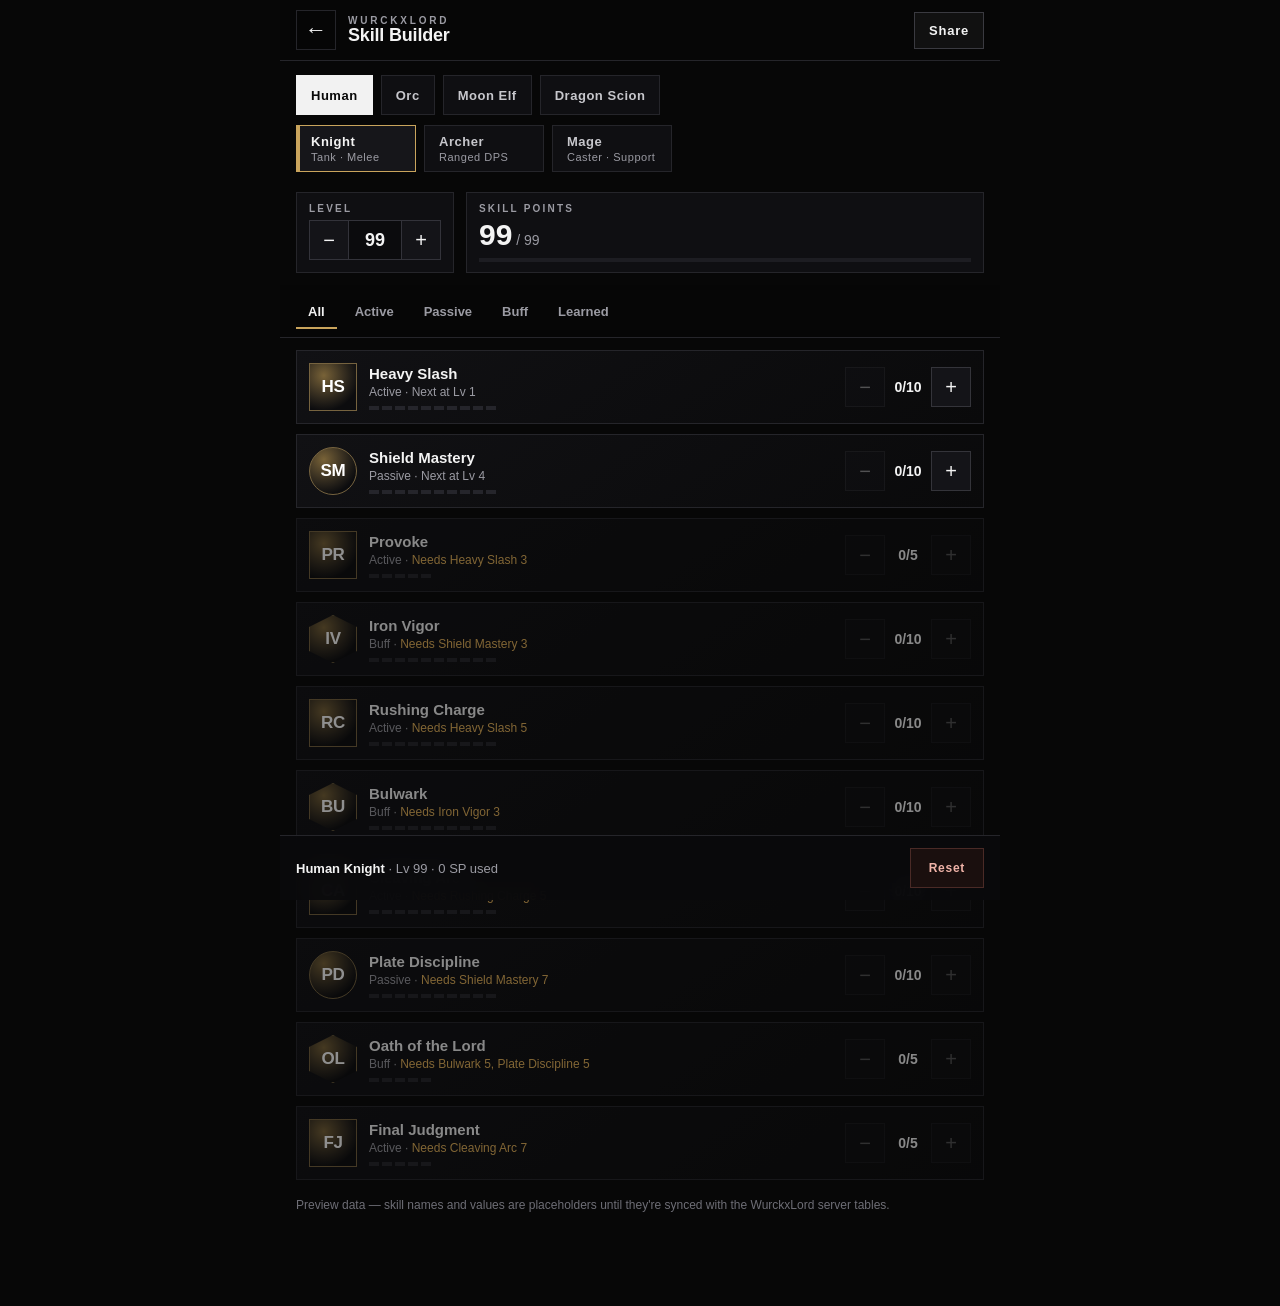
==== skills.html @ d9d01c0c "Add mobile Archlord skill builder page Mobile-first skill planner (skills.html) for all four races a" ====
<!doctype html>
<html lang="en">
<head>
  <meta charset="utf-8">
  <meta name="viewport" content="width=device-width,initial-scale=1,viewport-fit=cover">
  <meta name="theme-color" content="#070707">
  <title>Skill Builder · WurckxLord</title>
  <meta name="description" content="Plan Archlord skill builds on your phone — pick a race and class, set your level and spend skill points.">
  <link rel="icon" href="assets/favicon.ico">
  <link rel="stylesheet" href="skills.css">
</head>
<body>
  <header class="sb-top">
    <a class="sb-back" href="index.html" aria-label="Back to WurckxLord home">&#8592;</a>
    <div class="sb-title">
      <span class="sb-eyebrow">WURCKXLORD</span>
      <strong>Skill Builder</strong>
    </div>
    <button class="sb-icon" id="shareBtn" type="button">Share</button>
  </header>

  <section class="sb-picker" aria-label="Race and class">
    <div class="sb-chips" id="raceChips" role="tablist" aria-label="Race"></div>
    <div class="sb-chips sb-classes" id="classChips" role="tablist" aria-label="Class"></div>
  </section>

  <section class="sb-stats" aria-label="Character">
    <div class="sb-level">
      <span class="sb-label">Level</span>
      <div class="sb-stepper">
        <button type="button" id="lvlDown" aria-label="Lower level">&minus;</button>
        <input id="lvlInput" type="number" inputmode="numeric" min="1" max="99" value="99" aria-label="Character level">
        <button type="button" id="lvlUp" aria-label="Raise level">+</button>
      </div>
    </div>
    <div class="sb-points">
      <span class="sb-label">Skill points</span>
      <div><b id="spLeft">0</b><span id="spTotal"> / 0</span></div>
      <div class="sb-bar"><i id="spBar"></i></div>
    </div>
  </section>

  <nav class="sb-filters" id="filters" aria-label="Filter skills">
    <button type="button" data-f="all" class="on">All</button>
    <button type="button" data-f="active">Active</button>
    <button type="button" data-f="passive">Passive</button>
    <button type="button" data-f="buff">Buff</button>
    <button type="button" data-f="learned">Learned</button>
  </nav>

  <main class="sb-list" id="skillList" aria-live="polite"></main>

  <p class="sb-note">Preview data — skill names and values are placeholders until they're synced with the WurckxLord server tables.</p>

  <footer class="sb-actions">
    <span class="sb-class-label" id="classLabel"></span>
    <button type="button" class="sb-reset" id="resetBtn">Reset</button>
  </footer>

  <div class="sb-sheet-backdrop" id="sheetBackdrop" hidden></div>
  <section class="sb-sheet" id="sheet" role="dialog" aria-modal="true" aria-labelledby="sheetName" hidden>
    <div class="sb-grab"></div>
    <div class="sb-sheet-head">
      <span class="sb-badge" id="sheetBadge"></span>
      <div>
        <h2 id="sheetName"></h2>
        <span class="sb-type" id="sheetType"></span>
      </div>
      <button type="button" class="sb-close" id="sheetClose" aria-label="Close">&times;</button>
    </div>
    <div class="sb-sheet-body" id="sheetBody"></div>
    <div class="sb-sheet-controls">
      <button type="button" id="sheetMin" aria-label="Remove all points">0</button>
      <button type="button" id="sheetMinus" aria-label="Remove one point">&minus;</button>
      <output id="sheetLevel">0 / 0</output>
      <button type="button" id="sheetPlus" aria-label="Add one point">+</button>
      <button type="button" id="sheetMax" aria-label="Add as many points as possible">Max</button>
    </div>
  </section>

  <div class="sb-toast" id="toast" role="status"></div>

  <script src="skills-data.js"></script>
  <script src="skills.js"></script>
</body>
</html>
---- skills.css ----
:root{
  --bg:#070707;
  --panel:#0f0f12;
  --panel2:#16161a;
  --text:#f3f3f3;
  --muted:#9b9ba3;
  --line:#25252a;
  --ok:#8de3a6;
  --warn:#e6b35a;
  --bad:#e07a6a;
  --cls:#c9a45c;
  --safe-b:env(safe-area-inset-bottom,0px);
}
*{box-sizing:border-box;-webkit-tap-highlight-color:transparent}
html,body{margin:0}
body{
  background:var(--bg);
  color:var(--text);
  font-family:Inter,Segoe UI,Arial,sans-serif;
  max-width:720px;
  margin:0 auto;
  padding-bottom:calc(72px + var(--safe-b));
  overscroll-behavior-y:contain;
}
button{font:inherit;color:inherit;cursor:pointer}
a{color:inherit;text-decoration:none}

/* header */
.sb-top{
  position:sticky;top:0;z-index:10;
  display:flex;align-items:center;gap:12px;
  padding:10px 16px;
  background:rgba(7,7,7,.88);
  backdrop-filter:blur(14px);
  border-bottom:1px solid var(--line);
}
.sb-back{font-size:22px;width:40px;height:40px;display:grid;place-items:center;border:1px solid var(--line)}
.sb-title{display:flex;flex-direction:column;line-height:1.1;flex:1}
.sb-eyebrow{font-size:10px;letter-spacing:.28em;color:var(--muted);font-weight:800}
.sb-title strong{font-size:18px;letter-spacing:-.01em}
.sb-icon{border:1px solid #3a3a40;background:#111;padding:10px 14px;font-size:13px;font-weight:700;letter-spacing:.06em}

/* race / class chips */
.sb-picker{padding:14px 0 4px}
.sb-chips{display:flex;gap:8px;overflow-x:auto;padding:0 16px 10px;scrollbar-width:none}
.sb-chips::-webkit-scrollbar{display:none}
.sb-chips button{
  flex:0 0 auto;
  min-height:40px;
  padding:8px 14px;
  border:1px solid var(--line);
  background:var(--panel);
  color:#c7c7cc;
  font-size:13px;font-weight:700;letter-spacing:.04em;
}
.sb-chips button[aria-selected="true"]{background:#f2f2f2;color:#090909;border-color:#f2f2f2}
.sb-classes button{display:flex;flex-direction:column;align-items:flex-start;gap:2px;min-width:120px;text-align:left}
.sb-classes button small{font-size:11px;font-weight:500;color:var(--muted)}
.sb-classes button[aria-selected="true"]{background:var(--panel2);color:var(--text);border-color:var(--cls);box-shadow:inset 3px 0 0 var(--cls)}

/* stats */
.sb-stats{display:grid;grid-template-columns:auto 1fr;gap:12px;padding:6px 16px 12px}
.sb-label{display:block;font-size:10px;letter-spacing:.22em;color:var(--muted);font-weight:800;text-transform:uppercase;margin-bottom:6px}
.sb-level,.sb-points{border:1px solid var(--line);background:var(--panel);padding:10px 12px}
.sb-stepper{display:flex;align-items:center}
.sb-stepper button{width:40px;height:40px;border:1px solid #33333a;background:#141418;font-size:20px}
.sb-stepper input{
  width:52px;height:40px;text-align:center;
  border:1px solid #33333a;border-left:0;border-right:0;
  background:#0b0b0d;color:var(--text);font:700 18px Inter,Segoe UI,Arial,sans-serif;
  -moz-appearance:textfield;appearance:textfield;
}
.sb-stepper input::-webkit-inner-spin-button,.sb-stepper input::-webkit-outer-spin-button{-webkit-appearance:none;margin:0}
.sb-points b{font-size:26px;line-height:1}
.sb-points span#spTotal{color:var(--muted);font-size:14px}
.sb-points.over b{color:var(--bad)}
.sb-bar{height:4px;background:#1d1d22;margin-top:8px}
.sb-bar i{display:block;height:100%;width:0;background:var(--cls);transition:width .2s}

/* filters */
.sb-filters{
  position:sticky;top:61px;z-index:9;
  display:flex;gap:6px;overflow-x:auto;scrollbar-width:none;
  padding:8px 16px;background:rgba(7,7,7,.92);backdrop-filter:blur(10px);
  border-bottom:1px solid var(--line);
}
.sb-filters::-webkit-scrollbar{display:none}
.sb-filters button{flex:0 0 auto;border:0;background:transparent;color:var(--muted);padding:8px 12px;min-height:36px;font-size:13px;font-weight:700}
.sb-filters button.on{color:var(--text);box-shadow:inset 0 -2px 0 var(--cls)}

/* skill list */
.sb-list{padding:12px 16px;display:flex;flex-direction:column;gap:10px}
.sb-skill{
  display:grid;grid-template-columns:48px 1fr auto;gap:12px;align-items:center;
  padding:12px;border:1px solid var(--line);
  background:linear-gradient(145deg,#111114,#0a0a0b);
}
.sb-skill.locked{opacity:.55}
.sb-skill.learned{border-color:color-mix(in srgb,var(--cls) 55%,var(--line))}
.sb-skill.maxed .sb-badge{box-shadow:0 0 0 2px var(--cls)}
.sb-badge{
  width:48px;height:48px;display:grid;place-items:center;
  font-weight:900;font-size:17px;letter-spacing:-.02em;
  background:radial-gradient(circle at 30% 25%,color-mix(in srgb,var(--cls) 60%,#000),#0c0c0e 75%);
  border:1px solid color-mix(in srgb,var(--cls) 50%,#222);
  color:#fff;position:relative;
}
.sb-badge[data-type="passive"]{border-radius:50%}
.sb-badge[data-type="buff"]{clip-path:polygon(50% 0,100% 25%,100% 75%,50% 100%,0 75%,0 25%)}
.sb-info{min-width:0;border:0;background:none;padding:0;text-align:left}
.sb-info h3{margin:0;font-size:15px;white-space:nowrap;overflow:hidden;text-overflow:ellipsis}
.sb-meta{display:block;font-size:12px;color:var(--muted);margin-top:3px}
.sb-meta .need{color:var(--warn)}
.sb-pips{display:flex;gap:3px;margin-top:7px;flex-wrap:wrap}
.sb-pips i{width:10px;height:4px;background:#25252b}
.sb-pips i.on{background:var(--cls)}
.sb-ctrl{display:flex;align-items:center;gap:6px}
.sb-ctrl button{width:40px;height:40px;border:1px solid #34343a;background:#141418;font-size:20px;line-height:1}
.sb-ctrl button:disabled{opacity:.3;cursor:not-allowed}
.sb-ctrl output{min-width:34px;text-align:center;font-weight:800;font-size:14px}
.sb-empty{color:var(--muted);text-align:center;padding:40px 0;font-size:14px}

.sb-note{margin:4px 16px 20px;font-size:12px;color:#6e6e76;line-height:1.5}

/* bottom bar */
.sb-actions{
  position:fixed;left:0;right:0;bottom:0;z-index:10;
  max-width:720px;margin:0 auto;
  display:flex;align-items:center;gap:12px;
  padding:12px 16px calc(12px + var(--safe-b));
  background:rgba(10,10,12,.94);backdrop-filter:blur(14px);
  border-top:1px solid var(--line);
}
.sb-class-label{flex:1;font-size:13px;color:var(--muted);white-space:nowrap;overflow:hidden;text-overflow:ellipsis}
.sb-class-label b{color:var(--text)}
.sb-reset{border:1px solid #4a2a26;background:#1a0f0e;color:#f0b3a8;padding:12px 18px;font-weight:800;letter-spacing:.06em;font-size:12px}

/* bottom sheet */
.sb-sheet-backdrop{position:fixed;inset:0;background:rgba(0,0,0,.6);z-index:30}
.sb-sheet{
  position:fixed;left:0;right:0;bottom:0;z-index:31;
  max-width:720px;margin:0 auto;max-height:86vh;overflow:auto;
  background:#101013;border-top:1px solid #34343a;
  padding:8px 16px calc(16px + var(--safe-b));
  animation:sb-up .2s ease-out;
}
@keyframes sb-up{from{transform:translateY(30px);opacity:0}to{transform:none;opacity:1}}
.sb-grab{width:40px;height:4px;background:#333;margin:4px auto 12px}
.sb-sheet-head{display:grid;grid-template-columns:48px 1fr auto;gap:12px;align-items:center}
.sb-sheet-head h2{margin:0;font-size:20px}
.sb-type{font-size:12px;color:var(--muted);text-transform:capitalize}
.sb-close{width:40px;height:40px;border:1px solid var(--line);background:none;font-size:22px}
.sb-sheet-body{margin:16px 0;font-size:14px;line-height:1.55;color:#d0d0d6}
.sb-sheet-body p{margin:0 0 12px}
.sb-sheet-body dl{display:grid;grid-template-columns:1fr auto;gap:8px 12px;margin:0;padding:12px;background:var(--panel);border:1px solid var(--line)}
.sb-sheet-body dt{color:var(--muted)}
.sb-sheet-body dd{margin:0;text-align:right;font-weight:700}
.sb-sheet-body .ok{color:var(--ok)}
.sb-sheet-body .bad{color:var(--bad)}
.sb-sheet-body h4{margin:16px 0 6px;font-size:11px;letter-spacing:.2em;color:var(--muted)}
.sb-sheet-body .sb-next{color:var(--ok)}
.sb-sheet-controls{display:grid;grid-template-columns:52px 52px 1fr 52px 52px;gap:8px;align-items:center}
.sb-sheet-controls button{height:52px;border:1px solid #3a3a40;background:#16161a;font-size:20px;font-weight:700}
.sb-sheet-controls button:disabled{opacity:.3;cursor:not-allowed}
.sb-sheet-controls #sheetMin,.sb-sheet-controls #sheetMax{font-size:13px;letter-spacing:.06em}
.sb-sheet-controls output{text-align:center;font-weight:900;font-size:22px}

.sb-toast{
  position:fixed;left:50%;bottom:calc(84px + var(--safe-b));transform:translate(-50%,20px);
  background:#f2f2f2;color:#090909;padding:10px 16px;font-size:13px;font-weight:700;
  opacity:0;pointer-events:none;transition:.2s;z-index:40;max-width:calc(100% - 32px);text-align:center;
}
.sb-toast.show{opacity:1;transform:translate(-50%,0)}

@media (min-width:560px){
  .sb-stats{grid-template-columns:auto 1fr}
  .sb-points b{font-size:30px}
}
.sb-has{display:inline-block;width:6px;height:6px;border-radius:50%;background:var(--ok);vertical-align:middle;margin-left:4px}
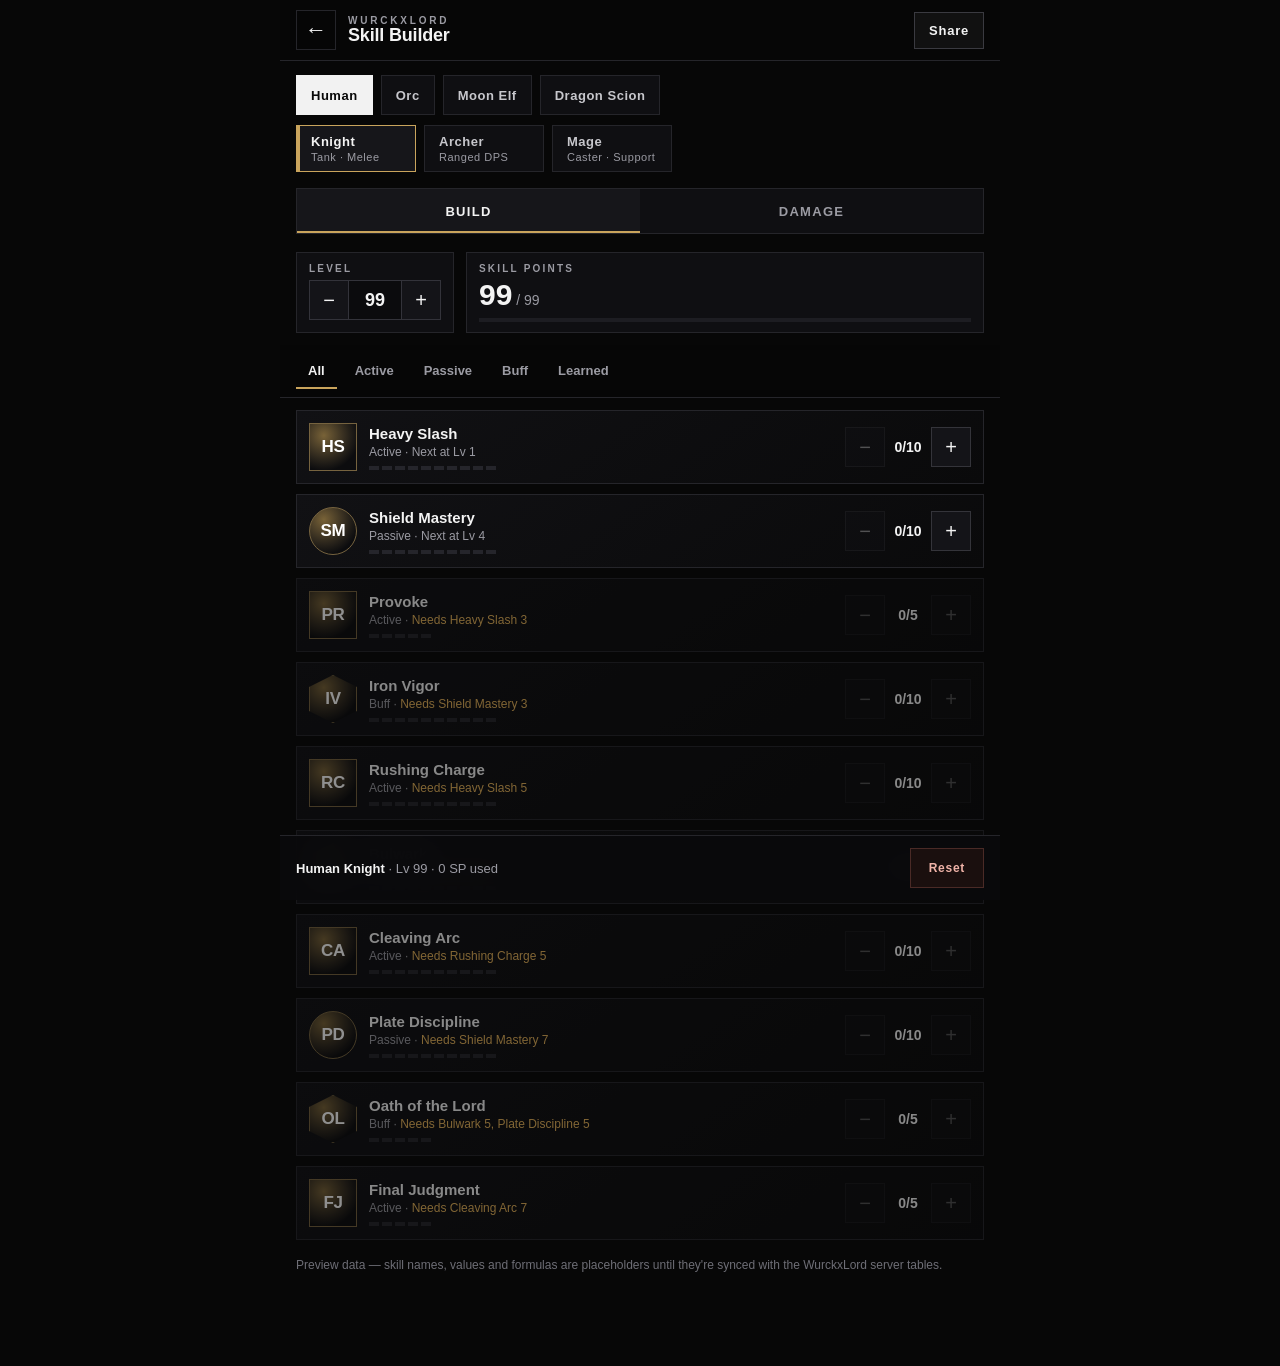
==== commit 3fef30f3: "Add damage rotation calculator and grinning-face app icon New Damage tab: enter weapon/magic/crit st" ====
--- a/skills.html
+++ b/skills.html
@@ -6,7 +6,13 @@
   <meta name="theme-color" content="#070707">
   <title>Skill Builder · WurckxLord</title>
   <meta name="description" content="Plan Archlord skill builds on your phone — pick a race and class, set your level and spend skill points.">
-  <link rel="icon" href="assets/favicon.ico">
+  <link rel="icon" type="image/png" href="assets/icons/icon-192.png">
+  <link rel="manifest" href="manifest.webmanifest">
+  <link rel="apple-touch-icon" href="assets/icons/apple-touch-icon.png">
+  <meta name="apple-mobile-web-app-capable" content="yes">
+  <meta name="mobile-web-app-capable" content="yes">
+  <meta name="apple-mobile-web-app-status-bar-style" content="black-translucent">
+  <meta name="apple-mobile-web-app-title" content="Skill Builder">
   <link rel="stylesheet" href="skills.css">
 </head>
 <body>
@@ -16,6 +22,7 @@
       <span class="sb-eyebrow">WURCKXLORD</span>
       <strong>Skill Builder</strong>
     </div>
+    <button class="sb-icon sb-install" id="installBtn" type="button" hidden>Install</button>
     <button class="sb-icon" id="shareBtn" type="button">Share</button>
   </header>
 
@@ -24,7 +31,12 @@
     <div class="sb-chips sb-classes" id="classChips" role="tablist" aria-label="Class"></div>
   </section>
 
-  <section class="sb-stats" aria-label="Character">
+  <nav class="sb-views" id="viewTabs" role="tablist" aria-label="View">
+    <button type="button" role="tab" data-view="build" aria-selected="true">Build</button>
+    <button type="button" role="tab" data-view="damage" aria-selected="false">Damage</button>
+  </nav>
+
+  <section class="sb-stats v-build" aria-label="Character">
     <div class="sb-level">
       <span class="sb-label">Level</span>
       <div class="sb-stepper">
@@ -40,7 +52,7 @@
     </div>
   </section>
 
-  <nav class="sb-filters" id="filters" aria-label="Filter skills">
+  <nav class="sb-filters v-build" id="filters" aria-label="Filter skills">
     <button type="button" data-f="all" class="on">All</button>
     <button type="button" data-f="active">Active</button>
     <button type="button" data-f="passive">Passive</button>
@@ -48,9 +60,41 @@
     <button type="button" data-f="learned">Learned</button>
   </nav>
 
-  <main class="sb-list" id="skillList" aria-live="polite"></main>
+  <main class="sb-list v-build" id="skillList" aria-live="polite"></main>
 
-  <p class="sb-note">Preview data — skill names and values are placeholders until they're synced with the WurckxLord server tables.</p>
+  <main class="sb-dmg-view v-damage" id="dmgView">
+    <section class="sb-card">
+      <div class="sb-card-head"><span class="sb-label">Your stats</span><button type="button" class="sb-link" id="dmgReset">Reset</button></div>
+      <div class="sb-stat-grid">
+        <label>Weapon attack<input id="st-weapon" type="number" inputmode="decimal" min="0"></label>
+        <label>Magic power<input id="st-magic" type="number" inputmode="decimal" min="0"></label>
+        <label>Crit chance %<input id="st-crit" type="number" inputmode="decimal" min="0" max="100"></label>
+        <label>Crit damage %<input id="st-critDmg" type="number" inputmode="decimal" min="100"></label>
+        <label class="wide">Enemy damage reduction %<input id="st-reduction" type="number" inputmode="decimal" min="0" max="100"></label>
+      </div>
+      <p class="sb-passives" id="dmgPassives"></p>
+    </section>
+
+    <section class="sb-card">
+      <span class="sb-label">Add skills in cast order</span>
+      <div class="sb-palette" id="dmgPalette"></div>
+    </section>
+
+    <section class="sb-card sb-summary">
+      <div><span class="sb-label">Total damage</span><b id="dmgTotal">0</b></div>
+      <div><span class="sb-label">Time</span><b id="dmgTime">0s</b></div>
+      <div><span class="sb-label">DPS</span><b id="dmgDps">0</b></div>
+    </section>
+    <div class="sb-rot-actions">
+      <button type="button" class="sb-best" id="dmgOptimize">Find best order</button>
+      <button type="button" class="sb-link" id="dmgClear">Clear</button>
+    </div>
+    <ol class="sb-steps-list" id="dmgSteps"></ol>
+    <section class="sb-sheet-body sb-per" id="dmgPerSkill"></section>
+    <p class="sb-note">Single-target estimate using average crits. Buffs and debuffs boost every hit that lands while they're active, so cast order changes the total. Damage over time is counted in full when cast.</p>
+  </main>
+
+  <p class="sb-note">Preview data — skill names, values and formulas are placeholders until they're synced with the WurckxLord server tables.</p>
 
   <footer class="sb-actions">
     <span class="sb-class-label" id="classLabel"></span>
@@ -80,7 +124,25 @@
 
   <div class="sb-toast" id="toast" role="status"></div>
 
+  <div class="sb-sheet-backdrop" id="iosBackdrop" hidden></div>
+  <section class="sb-sheet" id="iosSheet" role="dialog" aria-modal="true" aria-labelledby="iosTitle" hidden>
+    <div class="sb-grab"></div>
+    <div class="sb-sheet-head">
+      <img class="sb-app-icon" src="assets/icons/icon-192.png" alt="">
+      <div><h2 id="iosTitle">Install Skill Builder</h2><span class="sb-type">Works offline, opens full screen</span></div>
+      <button type="button" class="sb-close" id="iosClose" aria-label="Close">&times;</button>
+    </div>
+    <ol class="sb-steps">
+      <li>Tap the <b>Share</b> button in Safari's toolbar <span class="sb-share-glyph" aria-hidden="true">&#x2191;</span></li>
+      <li>Scroll down and choose <b>Add to Home Screen</b></li>
+      <li>Tap <b>Add</b> — the app appears on your home screen</li>
+    </ol>
+  </section>
+
   <script src="skills-data.js"></script>
+  <script src="skills-combat.js"></script>
   <script src="skills.js"></script>
+  <script src="rotation.js"></script>
+  <script src="pwa.js"></script>
 </body>
 </html>
--- a/skills.css
+++ b/skills.css
@@ -177,3 +177,67 @@
   .sb-points b{font-size:30px}
 }
 .sb-has{display:inline-block;width:6px;height:6px;border-radius:50%;background:var(--ok);vertical-align:middle;margin-left:4px}
+
+/* installed-app polish */
+.sb-top{padding-top:calc(10px + env(safe-area-inset-top,0px))}
+.sb-filters{top:calc(61px + env(safe-area-inset-top,0px))}
+.sb-install{background:#f2f2f2;color:#090909;border-color:#f2f2f2}
+.sb-app-icon{width:48px;height:48px;border-radius:11px}
+.sb-steps{margin:18px 0 8px;padding-left:22px;line-height:1.7;color:#d0d0d6;font-size:15px}
+.sb-steps li{margin-bottom:8px}
+.sb-share-glyph{display:inline-grid;place-items:center;width:22px;height:22px;border:1px solid #555;border-radius:5px;font-size:13px;margin-left:4px}
+@media (display-mode:standalone){ .sb-back{display:none} }
+#iosSheet .sb-type{text-transform:none}
+
+/* views */
+.sb-views{display:grid;grid-template-columns:1fr 1fr;margin:2px 16px 12px;border:1px solid var(--line);background:var(--panel)}
+.sb-views button{border:0;background:none;color:var(--muted);min-height:44px;font-weight:800;font-size:13px;letter-spacing:.1em;text-transform:uppercase}
+.sb-views button[aria-selected="true"]{background:var(--panel2);color:var(--text);box-shadow:inset 0 -2px 0 var(--cls)}
+body[data-view="damage"] .v-build{display:none}
+body:not([data-view="damage"]) .v-damage{display:none}
+
+/* damage view */
+.sb-dmg-view{padding:0 16px 8px;display:flex;flex-direction:column;gap:12px}
+.sb-card{border:1px solid var(--line);background:var(--panel);padding:12px}
+.sb-card-head{display:flex;justify-content:space-between;align-items:center}
+.sb-link{border:0;background:none;color:var(--muted);font-size:12px;font-weight:700;letter-spacing:.06em;padding:8px;min-height:36px;text-decoration:underline}
+.sb-link:disabled{opacity:.3}
+.sb-stat-grid{display:grid;grid-template-columns:1fr 1fr;gap:10px}
+.sb-stat-grid label{display:flex;flex-direction:column;gap:4px;font-size:12px;color:var(--muted)}
+.sb-stat-grid label.wide{grid-column:1/-1}
+.sb-stat-grid input{height:42px;border:1px solid #33333a;background:#0b0b0d;color:var(--text);font:700 16px Inter,Segoe UI,Arial,sans-serif;padding:0 10px;width:100%}
+.sb-passives{margin:10px 0 0;font-size:12px;color:var(--ok);line-height:1.5}
+.sb-passives:empty{display:none}
+.sb-palette{display:flex;gap:8px;overflow-x:auto;scrollbar-width:none;padding-bottom:2px}
+.sb-palette::-webkit-scrollbar{display:none}
+.sb-pal{flex:0 0 auto;display:flex;align-items:center;gap:8px;padding:8px 10px 8px 8px;border:1px solid #34343a;background:#141418;text-align:left}
+.sb-pal b{display:block;font-size:13px;white-space:nowrap}
+.sb-pal small{display:block;font-size:11px;color:var(--muted);white-space:nowrap}
+.sb-pal.off{opacity:.35}
+.sb-badge.sm{width:34px;height:34px;font-size:12px;flex:0 0 auto}
+.sb-summary{display:grid;grid-template-columns:1.3fr 1fr 1fr;gap:8px}
+.sb-summary b{font-size:22px;line-height:1.1}
+.sb-summary .sb-label{margin-bottom:4px}
+.sb-rot-actions{display:flex;align-items:center;gap:10px}
+.sb-best{flex:1;min-height:46px;border:1px solid var(--cls);background:color-mix(in srgb,var(--cls) 18%,#0e0e10);font-weight:800;font-size:13px;letter-spacing:.08em;text-transform:uppercase}
+.sb-best:disabled{opacity:.35;cursor:not-allowed}
+.sb-steps-list{list-style:none;margin:0;padding:0;display:flex;flex-direction:column;gap:8px}
+.sb-step{display:grid;grid-template-columns:20px 34px 1fr auto;gap:10px;align-items:center;padding:10px;border:1px solid var(--line);background:linear-gradient(145deg,#111114,#0a0a0b)}
+.sb-num{font-size:12px;color:var(--muted);font-weight:800;text-align:center}
+.sb-step-main{min-width:0}
+.sb-step-top{display:flex;justify-content:space-between;gap:8px;align-items:baseline}
+.sb-step-name{font-weight:700;font-size:14px;white-space:nowrap;overflow:hidden;text-overflow:ellipsis}
+.sb-dmg{font-size:15px;color:var(--text)}
+.sb-muted{font-size:12px;color:var(--muted);text-align:right}
+.sb-step-sub{font-size:11px;color:var(--muted);margin-top:3px;line-height:1.4}
+.sb-wait{color:var(--warn)}
+.sb-tags{display:block;color:var(--ok)}
+.sb-meter{height:3px;background:#1d1d22;margin-top:6px}
+.sb-meter i{display:block;height:100%;background:var(--cls)}
+.sb-step-ctrl{display:flex;gap:4px}
+.sb-step-ctrl button{width:34px;height:40px;border:1px solid #34343a;background:#141418;font-size:12px}
+.sb-step-ctrl button:disabled{opacity:.25}
+.sb-per{margin:4px 0 0}
+.sb-per:empty{display:none}
+.sb-per dd small{color:var(--muted);font-weight:500}
+.sb-effect{display:block;color:#d0d0d6}
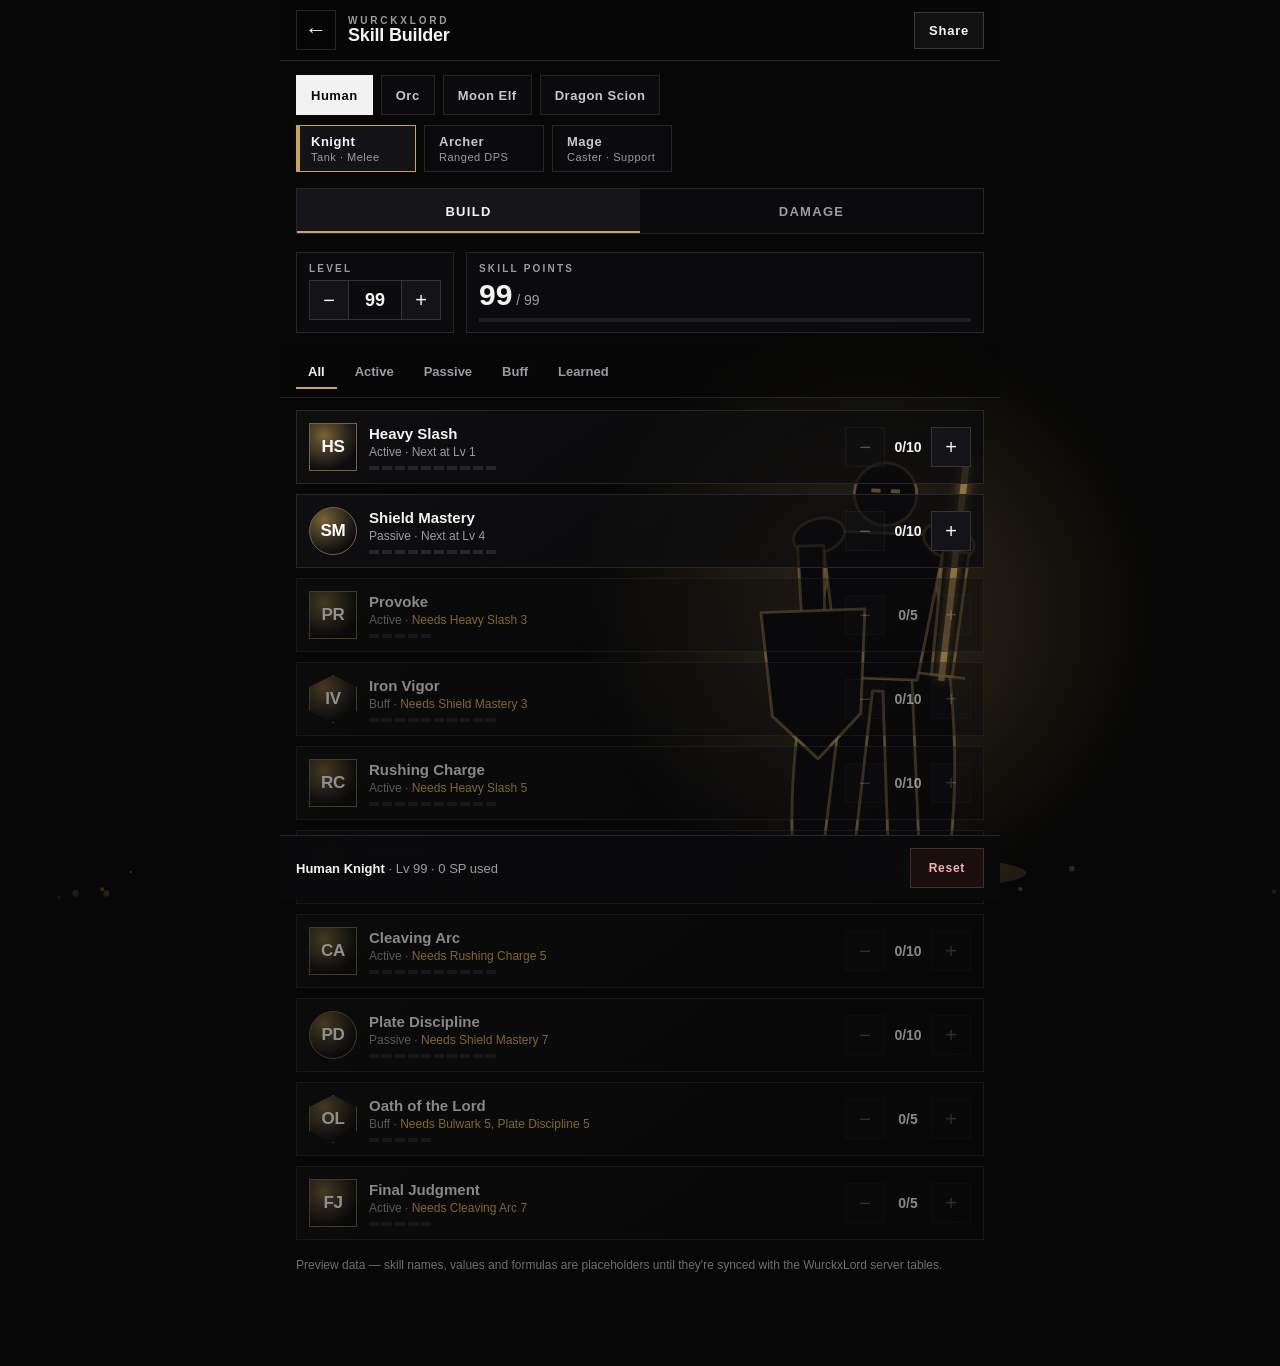
==== commit adc08ca9: "Add animated class backdrop behind the skill builder Original procedurally drawn silhouette per clas" ====
--- a/skills.html
+++ b/skills.html
@@ -143,6 +143,7 @@
   <script src="skills-combat.js"></script>
   <script src="skills.js"></script>
   <script src="rotation.js"></script>
+  <script src="bg.js"></script>
   <script src="pwa.js"></script>
 </body>
 </html>
--- a/skills.css
+++ b/skills.css
@@ -241,3 +241,24 @@
 .sb-per:empty{display:none}
 .sb-per dd small{color:var(--muted);font-weight:500}
 .sb-effect{display:block;color:#d0d0d6}
+
+/* animated class backdrop */
+html{background:var(--bg)}
+body{background:transparent;position:relative}
+.sb-bg{position:fixed;inset:0;z-index:0;pointer-events:none}
+body > *:not(.sb-bg){position:relative;z-index:1}
+body > .sb-top,body > .sb-filters{position:sticky;z-index:9}
+body > .sb-top{z-index:10}
+body > .sb-actions{position:fixed;z-index:10}
+body > .sb-sheet-backdrop{position:fixed;z-index:30}
+body > .sb-sheet{position:fixed;z-index:31}
+body > .sb-toast{position:fixed;z-index:40}
+.sb-skill,.sb-step{background:linear-gradient(145deg,rgba(17,17,20,.78),rgba(10,10,11,.7))}
+.sb-level,.sb-points,.sb-card,.sb-views,.sb-chips button{background:rgba(15,15,18,.72)}
+.sb-classes button[aria-selected="true"]{background:rgba(22,22,26,.85)}
+.sb-chips button[aria-selected="true"]:not(.sb-classes button){background:#f2f2f2}
+@media (prefers-reduced-motion:reduce){.sb-bg{opacity:.8}}
+.sb-bg{opacity:.75}
+.sb-filters{background:rgba(7,7,7,.6)}
+.sb-classes button .sb-has{position:absolute;top:8px;right:8px;margin:0}
+.sb-classes button{position:relative}
